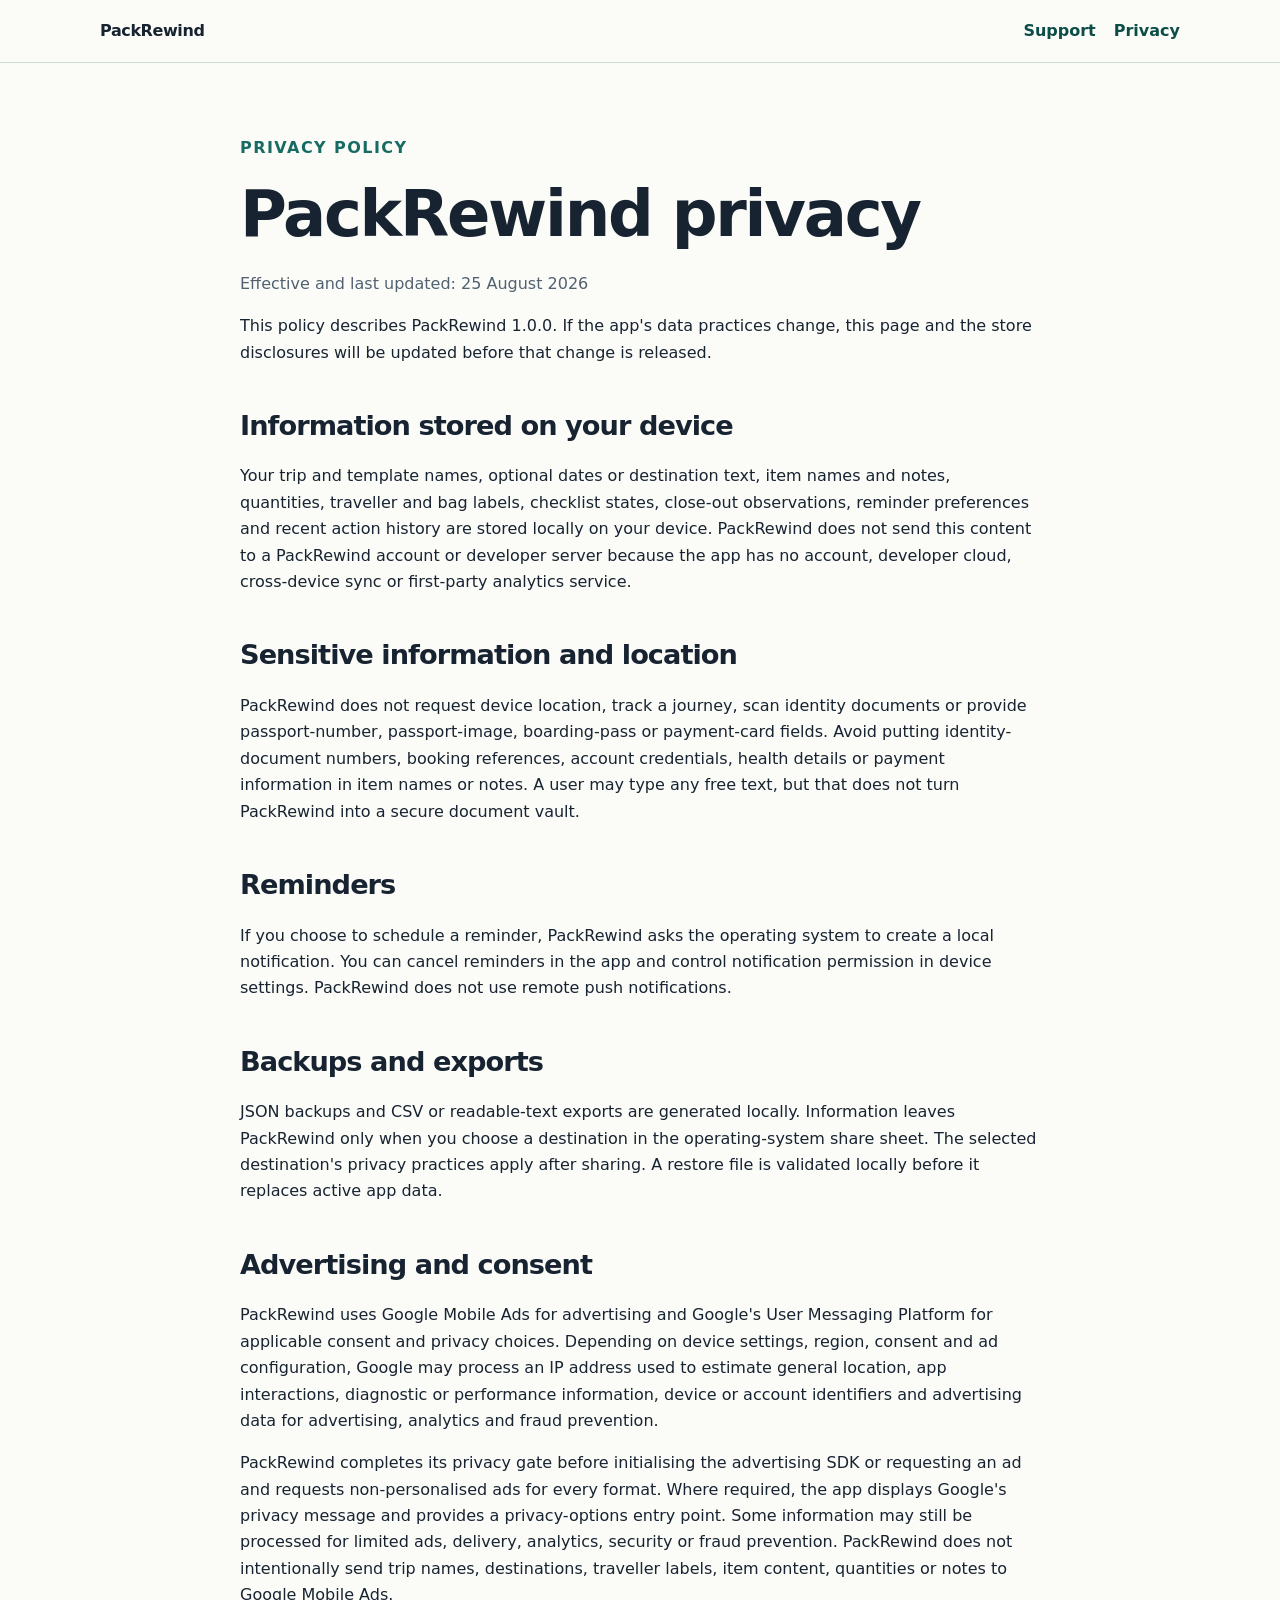
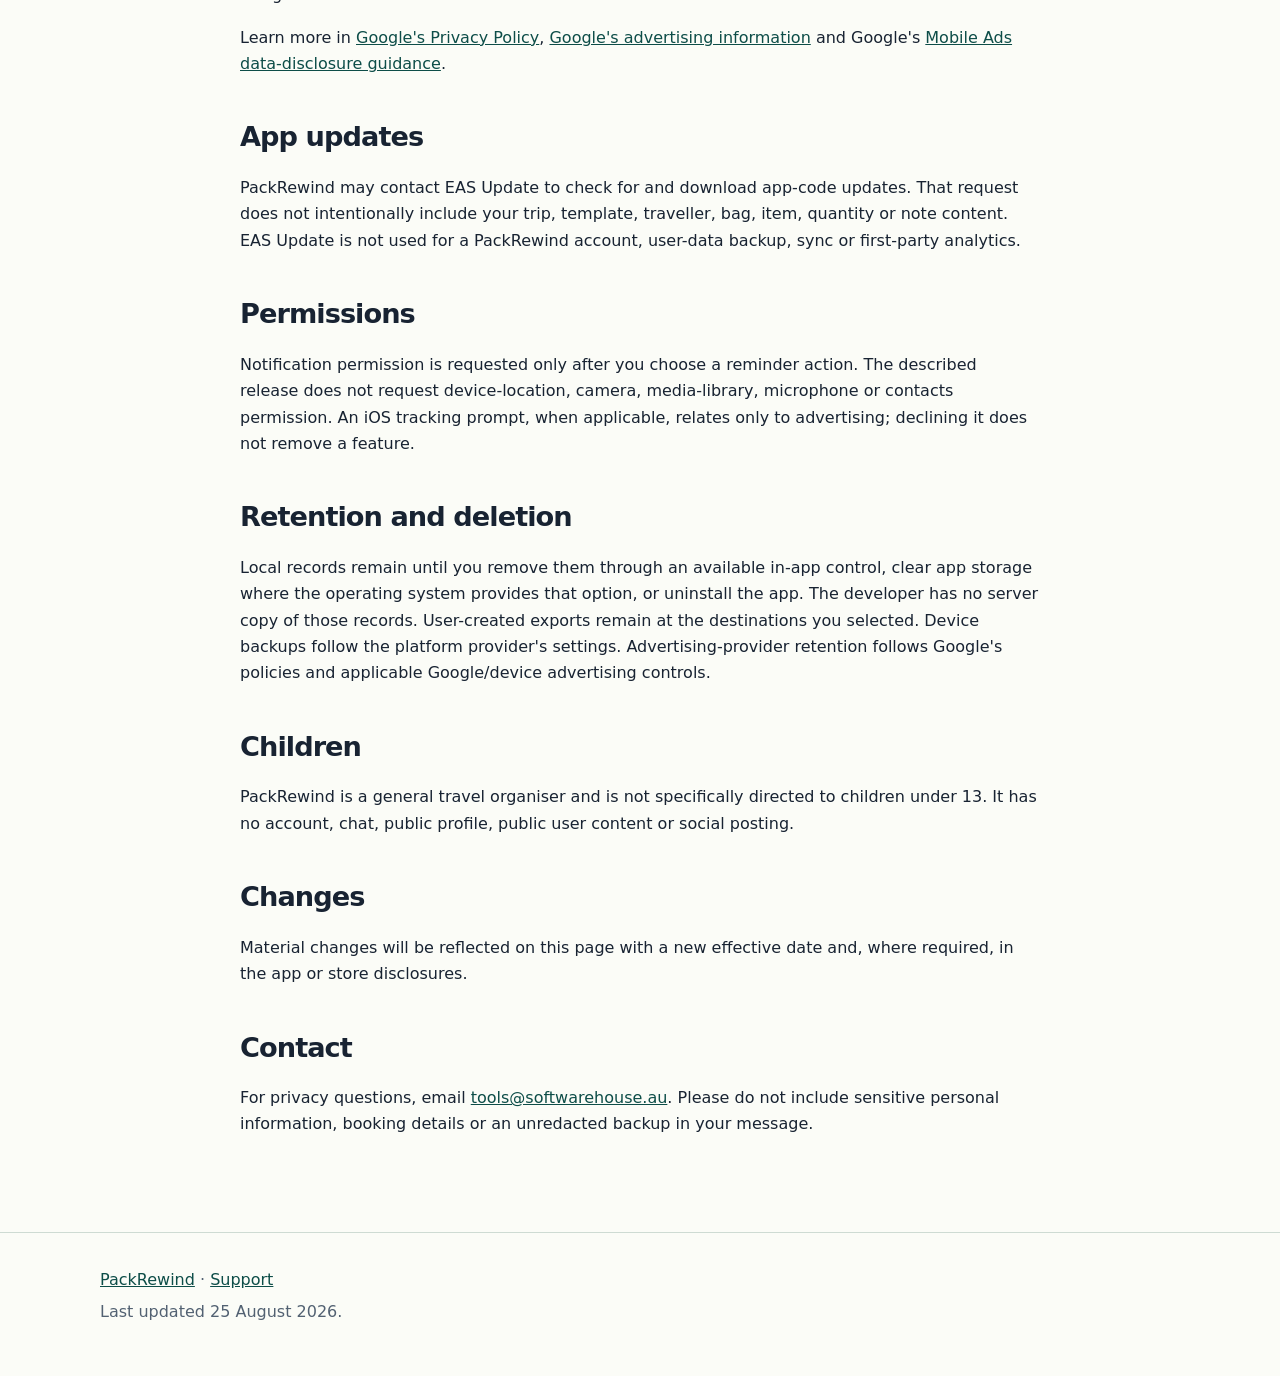
==== privacy.html @ 6239dcc0 "Publish PackRewind support and privacy pages" ====
<!doctype html>
<html lang="en-AU">
<head>
  <meta charset="utf-8">
  <meta name="viewport" content="width=device-width, initial-scale=1">
  <meta name="description" content="PackRewind Privacy Policy for local trip checklists, reminders, exports and Google-served advertising.">
  <link rel="canonical" href="https://sheharyarnextx.github.io/packrewind-support/privacy.html">
  <link rel="stylesheet" href="styles.css">
  <title>PackRewind Privacy Policy</title>
</head>
<body>
  <header><nav class="shell" aria-label="Primary"><a class="brand" href="./">PackRewind</a><div class="nav-links"><a href="support.html">Support</a><a href="privacy.html" aria-current="page">Privacy</a></div></nav></header>
  <main class="shell content">
    <p class="eyebrow">Privacy Policy</p>
    <h1>PackRewind privacy</h1>
    <p class="meta">Effective and last updated: 25 August 2026</p>
    <p>This policy describes PackRewind 1.0.0. If the app's data practices change, this page and the store disclosures will be updated before that change is released.</p>

    <h2>Information stored on your device</h2>
    <p>Your trip and template names, optional dates or destination text, item names and notes, quantities, traveller and bag labels, checklist states, close-out observations, reminder preferences and recent action history are stored locally on your device. PackRewind does not send this content to a PackRewind account or developer server because the app has no account, developer cloud, cross-device sync or first-party analytics service.</p>

    <h2>Sensitive information and location</h2>
    <p>PackRewind does not request device location, track a journey, scan identity documents or provide passport-number, passport-image, boarding-pass or payment-card fields. Avoid putting identity-document numbers, booking references, account credentials, health details or payment information in item names or notes. A user may type any free text, but that does not turn PackRewind into a secure document vault.</p>

    <h2>Reminders</h2>
    <p>If you choose to schedule a reminder, PackRewind asks the operating system to create a local notification. You can cancel reminders in the app and control notification permission in device settings. PackRewind does not use remote push notifications.</p>

    <h2>Backups and exports</h2>
    <p>JSON backups and CSV or readable-text exports are generated locally. Information leaves PackRewind only when you choose a destination in the operating-system share sheet. The selected destination's privacy practices apply after sharing. A restore file is validated locally before it replaces active app data.</p>

    <h2>Advertising and consent</h2>
    <p>PackRewind uses Google Mobile Ads for advertising and Google's User Messaging Platform for applicable consent and privacy choices. Depending on device settings, region, consent and ad configuration, Google may process an IP address used to estimate general location, app interactions, diagnostic or performance information, device or account identifiers and advertising data for advertising, analytics and fraud prevention.</p>
    <p>PackRewind completes its privacy gate before initialising the advertising SDK or requesting an ad and requests non-personalised ads for every format. Where required, the app displays Google's privacy message and provides a privacy-options entry point. Some information may still be processed for limited ads, delivery, analytics, security or fraud prevention. PackRewind does not intentionally send trip names, destinations, traveller labels, item content, quantities or notes to Google Mobile Ads.</p>
    <p>Learn more in <a href="https://policies.google.com/privacy">Google's Privacy Policy</a>, <a href="https://policies.google.com/technologies/ads">Google's advertising information</a> and Google's <a href="https://developers.google.com/admob/android/privacy/play-data-disclosure">Mobile Ads data-disclosure guidance</a>.</p>

    <h2>App updates</h2>
    <p>PackRewind may contact EAS Update to check for and download app-code updates. That request does not intentionally include your trip, template, traveller, bag, item, quantity or note content. EAS Update is not used for a PackRewind account, user-data backup, sync or first-party analytics.</p>

    <h2>Permissions</h2>
    <p>Notification permission is requested only after you choose a reminder action. The described release does not request device-location, camera, media-library, microphone or contacts permission. An iOS tracking prompt, when applicable, relates only to advertising; declining it does not remove a feature.</p>

    <h2>Retention and deletion</h2>
    <p>Local records remain until you remove them through an available in-app control, clear app storage where the operating system provides that option, or uninstall the app. The developer has no server copy of those records. User-created exports remain at the destinations you selected. Device backups follow the platform provider's settings. Advertising-provider retention follows Google's policies and applicable Google/device advertising controls.</p>

    <h2>Children</h2>
    <p>PackRewind is a general travel organiser and is not specifically directed to children under 13. It has no account, chat, public profile, public user content or social posting.</p>

    <h2>Changes</h2>
    <p>Material changes will be reflected on this page with a new effective date and, where required, in the app or store disclosures.</p>

    <h2>Contact</h2>
    <p>For privacy questions, email <a href="mailto:tools@softwarehouse.au">tools@softwarehouse.au</a>. Please do not include sensitive personal information, booking details or an unredacted backup in your message.</p>
  </main>
  <footer><div class="shell"><p><a href="./">PackRewind</a> · <a href="support.html">Support</a></p><p>Last updated 25 August 2026.</p></div></footer>
</body>
</html>
---- styles.css ----
:root {
  color-scheme: light;
  --ink: #182332;
  --muted: #526172;
  --paper: #fbfcf7;
  --wash: #e8f1e4;
  --brand: #176b63;
  --brand-dark: #0d4d48;
  --accent: #e08a3f;
  --line: #cedbd3;
  --radius: 22px;
}

* { box-sizing: border-box; }
html { scroll-behavior: smooth; }
body { margin: 0; color: var(--ink); background: var(--paper); font-family: ui-rounded, "SF Pro Rounded", "Avenir Next", system-ui, -apple-system, BlinkMacSystemFont, "Segoe UI", sans-serif; line-height: 1.65; }
a { color: var(--brand-dark); }
a:focus-visible, .button:focus-visible { outline: 3px solid var(--accent); outline-offset: 4px; }
.shell { width: min(1080px, calc(100% - 40px)); margin: 0 auto; }
header { border-bottom: 1px solid var(--line); background: rgba(251, 252, 247, .96); }
nav { display: flex; align-items: center; justify-content: space-between; gap: 24px; padding: 18px 0; }
.brand { color: var(--ink); font-weight: 850; text-decoration: none; letter-spacing: -.025em; }
.nav-links { display: flex; flex-wrap: wrap; gap: 18px; }
.nav-links a { font-weight: 750; text-decoration: none; }
.hero { padding: 84px 0 70px; background: radial-gradient(circle at 80% 22%, #f3c78e 0 11%, transparent 12%), linear-gradient(135deg, var(--wash), var(--paper) 66%); }
.hero-inner { display: grid; grid-template-columns: minmax(0, 1fr) 270px; align-items: center; gap: 54px; }
.eyebrow { color: var(--brand); font-weight: 850; letter-spacing: .09em; text-transform: uppercase; }
h1, h2, h3 { line-height: 1.14; letter-spacing: -.035em; }
h1 { max-width: 780px; margin: 12px 0 20px; font-size: clamp(2.7rem, 7vw, 5.3rem); }
h2 { margin-top: 0; font-size: clamp(1.9rem, 4vw, 3rem); }
.lead { max-width: 720px; color: var(--muted); font-size: 1.18rem; }
.button { display: inline-block; margin-top: 18px; padding: 13px 19px; border-radius: 999px; background: var(--brand); color: white; font-weight: 850; text-decoration: none; }
.case-mark { position: relative; justify-self: center; width: 185px; height: 220px; border: 3px solid var(--brand-dark); border-radius: 30px; background: linear-gradient(145deg, #fff, #d7e9df); box-shadow: 0 24px 65px rgba(13, 77, 72, .18); }
.case-mark::before { content: ""; position: absolute; top: -38px; left: 57px; width: 65px; height: 35px; border: 7px solid var(--brand-dark); border-bottom: 0; border-radius: 16px 16px 0 0; }
.case-mark span, .case-mark i { position: absolute; top: 0; bottom: 0; width: 9px; background: rgba(224, 138, 63, .58); }
.case-mark span { left: 35px; }
.case-mark i { right: 35px; }
main section { padding: 66px 0; }
.grid { display: grid; grid-template-columns: repeat(3, 1fr); gap: 20px; }
.card { padding: 25px; border: 1px solid var(--line); border-radius: var(--radius); background: white; box-shadow: 0 13px 38px rgba(24, 35, 50, .06); }
.card h3 { margin-top: 0; }
.card-number { color: var(--accent); font-weight: 850; letter-spacing: .12em; }
.quiet { background: #eef5ec; }
.split { display: grid; grid-template-columns: 1fr 1fr; gap: 44px; }
.notice { padding: 21px; border-left: 5px solid var(--accent); border-radius: 10px; background: #fff4e7; }
.content { max-width: 800px; padding: 56px 0 78px; }
.content h1 { font-size: clamp(2.4rem, 6vw, 4rem); }
.content h2 { margin-top: 44px; font-size: 1.7rem; }
.content h3 { margin-top: 28px; }
.meta { color: var(--muted); }
footer { padding: 28px 0 44px; border-top: 1px solid var(--line); color: var(--muted); }
footer p { margin: 6px 0; }
@media (max-width: 760px) { nav { align-items: flex-start; flex-direction: column; } .hero-inner, .grid, .split { grid-template-columns: 1fr; } .case-mark { display: none; } .hero { padding-top: 56px; } }
@media (prefers-reduced-motion: reduce) { html { scroll-behavior: auto; } }
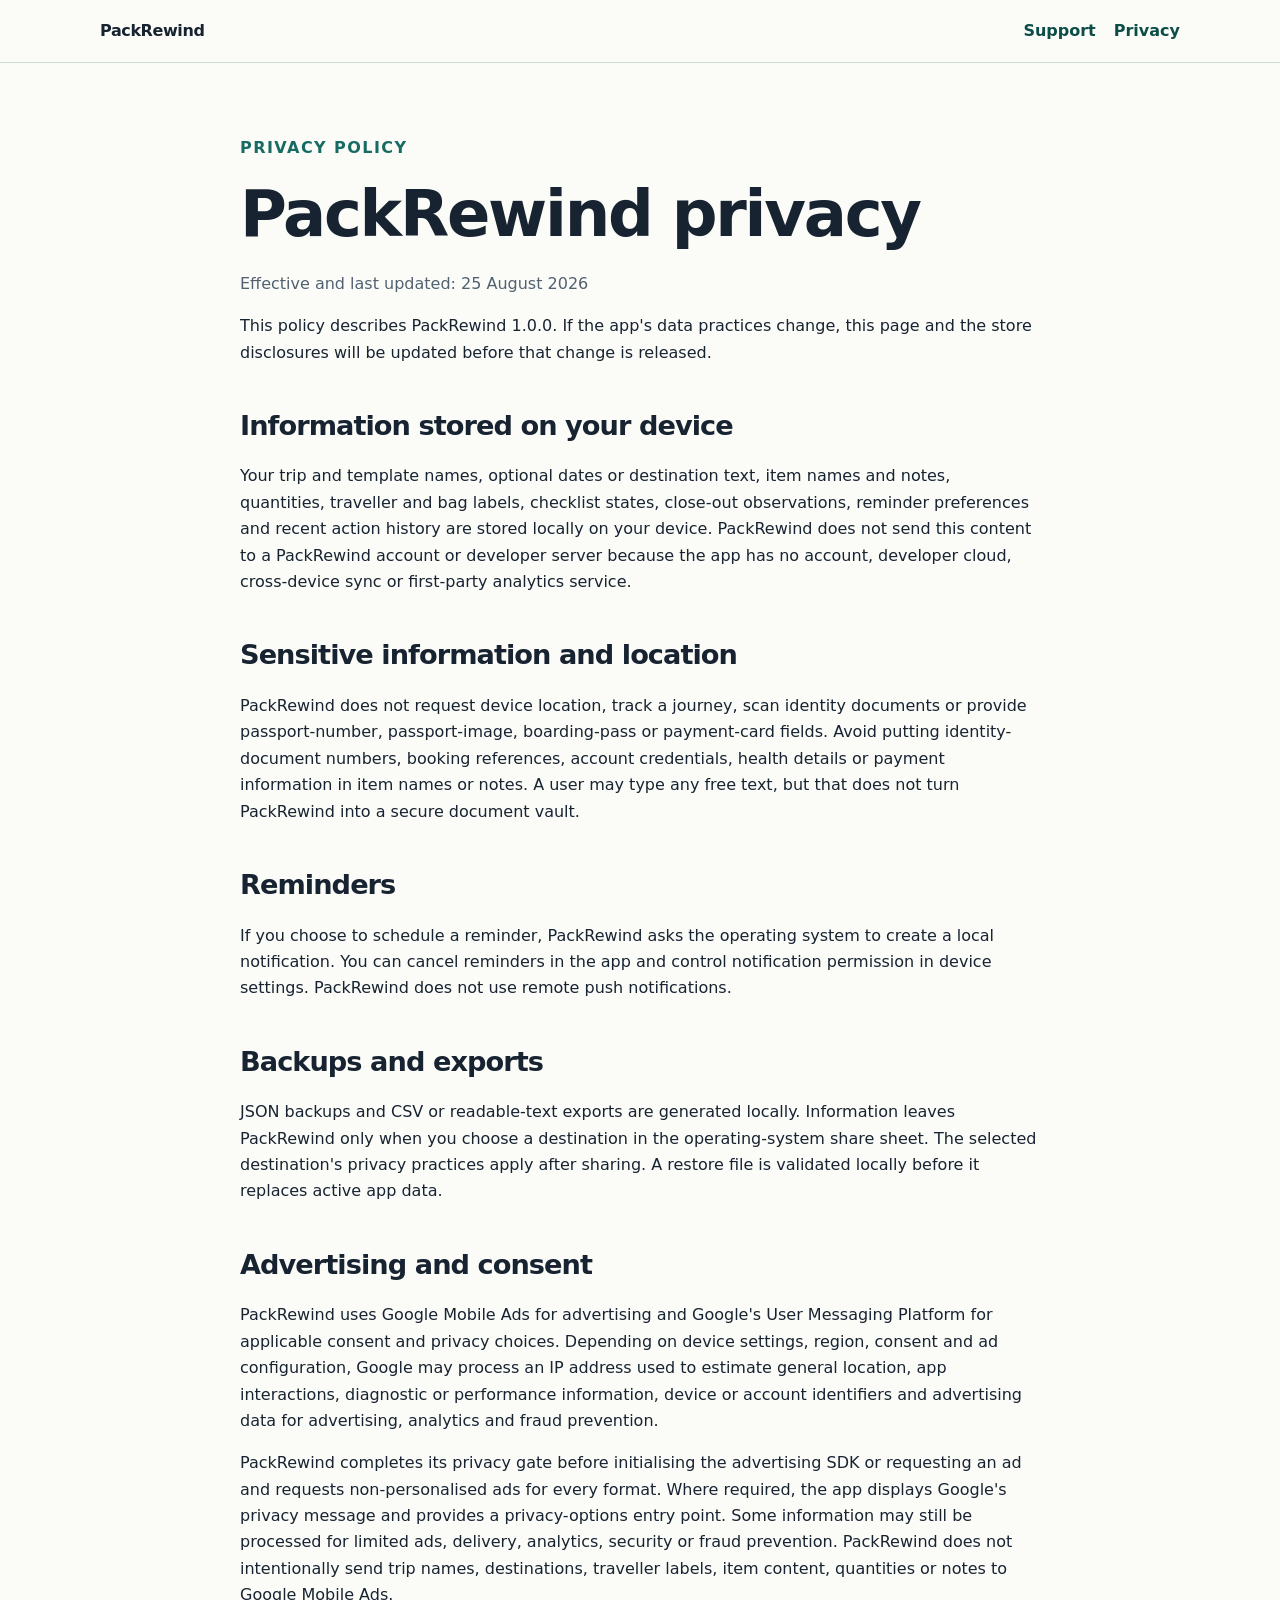
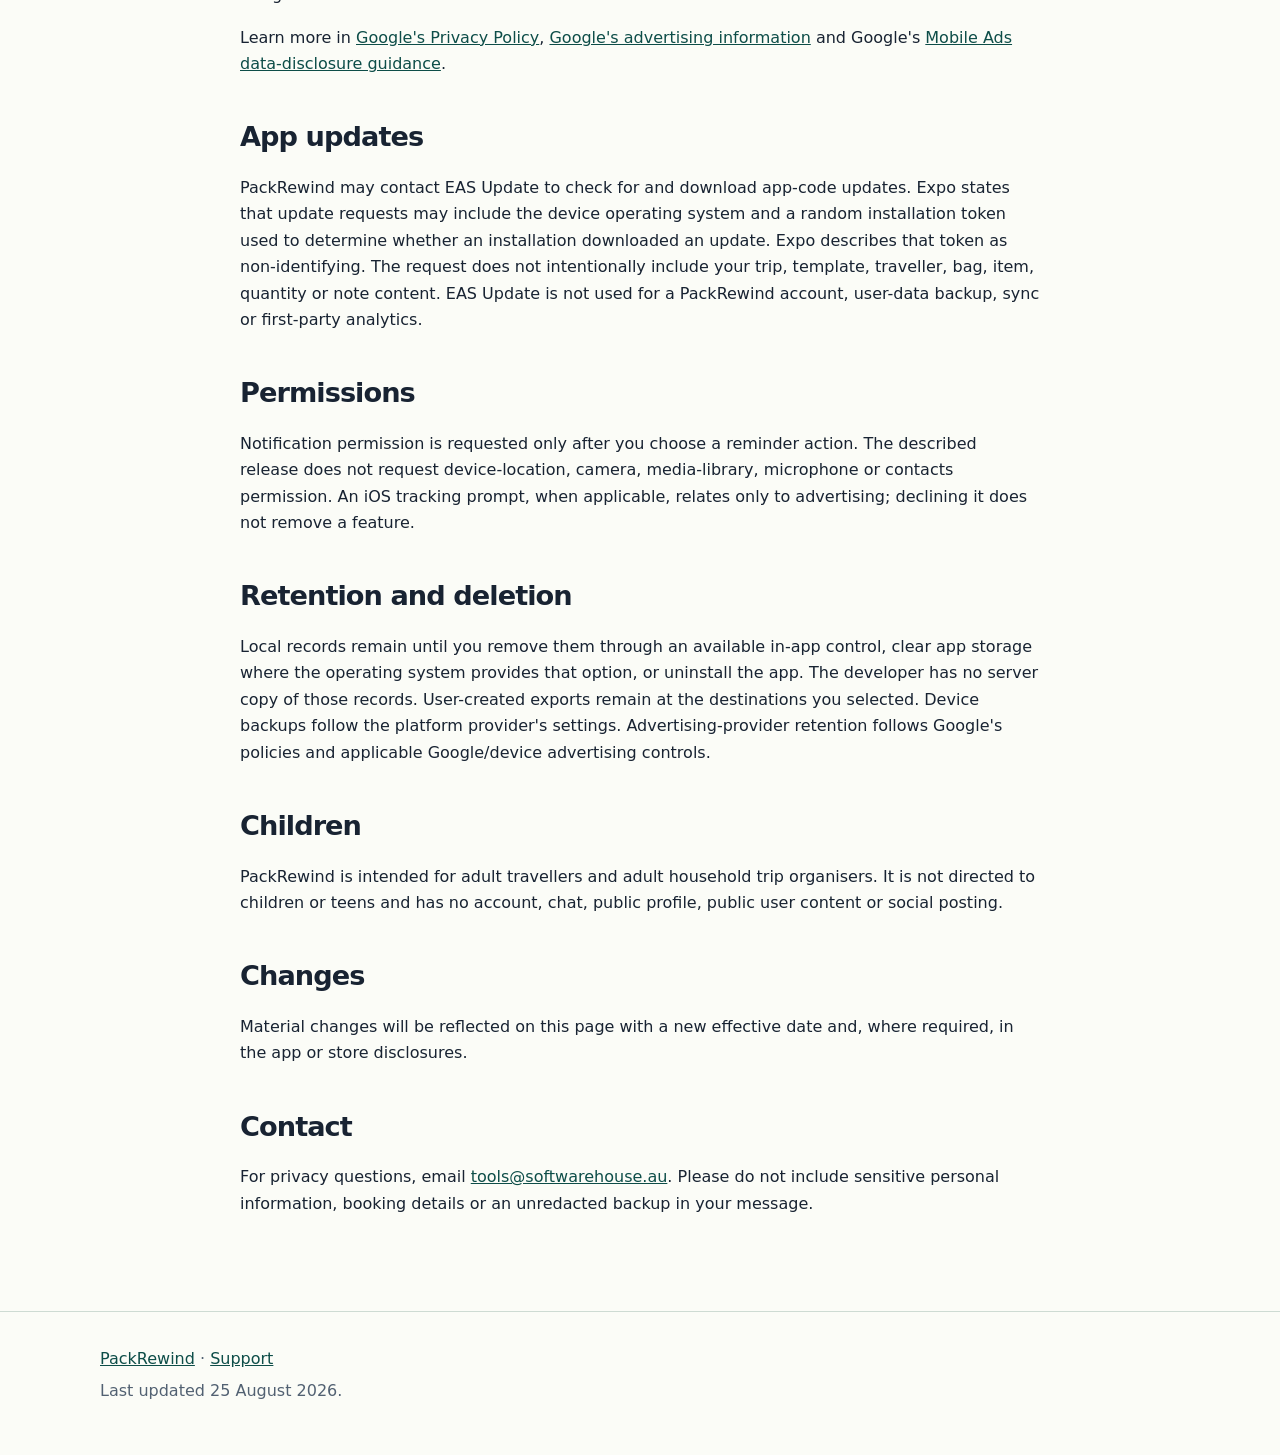
==== commit a0091c02: "Clarify EAS Update data and adult audience" ====
--- a/privacy.html
+++ b/privacy.html
@@ -34,7 +34,7 @@
     <p>Learn more in <a href="https://policies.google.com/privacy">Google's Privacy Policy</a>, <a href="https://policies.google.com/technologies/ads">Google's advertising information</a> and Google's <a href="https://developers.google.com/admob/android/privacy/play-data-disclosure">Mobile Ads data-disclosure guidance</a>.</p>
 
     <h2>App updates</h2>
-    <p>PackRewind may contact EAS Update to check for and download app-code updates. That request does not intentionally include your trip, template, traveller, bag, item, quantity or note content. EAS Update is not used for a PackRewind account, user-data backup, sync or first-party analytics.</p>
+    <p>PackRewind may contact EAS Update to check for and download app-code updates. Expo states that update requests may include the device operating system and a random installation token used to determine whether an installation downloaded an update. Expo describes that token as non-identifying. The request does not intentionally include your trip, template, traveller, bag, item, quantity or note content. EAS Update is not used for a PackRewind account, user-data backup, sync or first-party analytics.</p>
 
     <h2>Permissions</h2>
     <p>Notification permission is requested only after you choose a reminder action. The described release does not request device-location, camera, media-library, microphone or contacts permission. An iOS tracking prompt, when applicable, relates only to advertising; declining it does not remove a feature.</p>
@@ -43,7 +43,7 @@
     <p>Local records remain until you remove them through an available in-app control, clear app storage where the operating system provides that option, or uninstall the app. The developer has no server copy of those records. User-created exports remain at the destinations you selected. Device backups follow the platform provider's settings. Advertising-provider retention follows Google's policies and applicable Google/device advertising controls.</p>
 
     <h2>Children</h2>
-    <p>PackRewind is a general travel organiser and is not specifically directed to children under 13. It has no account, chat, public profile, public user content or social posting.</p>
+    <p>PackRewind is intended for adult travellers and adult household trip organisers. It is not directed to children or teens and has no account, chat, public profile, public user content or social posting.</p>
 
     <h2>Changes</h2>
     <p>Material changes will be reflected on this page with a new effective date and, where required, in the app or store disclosures.</p>
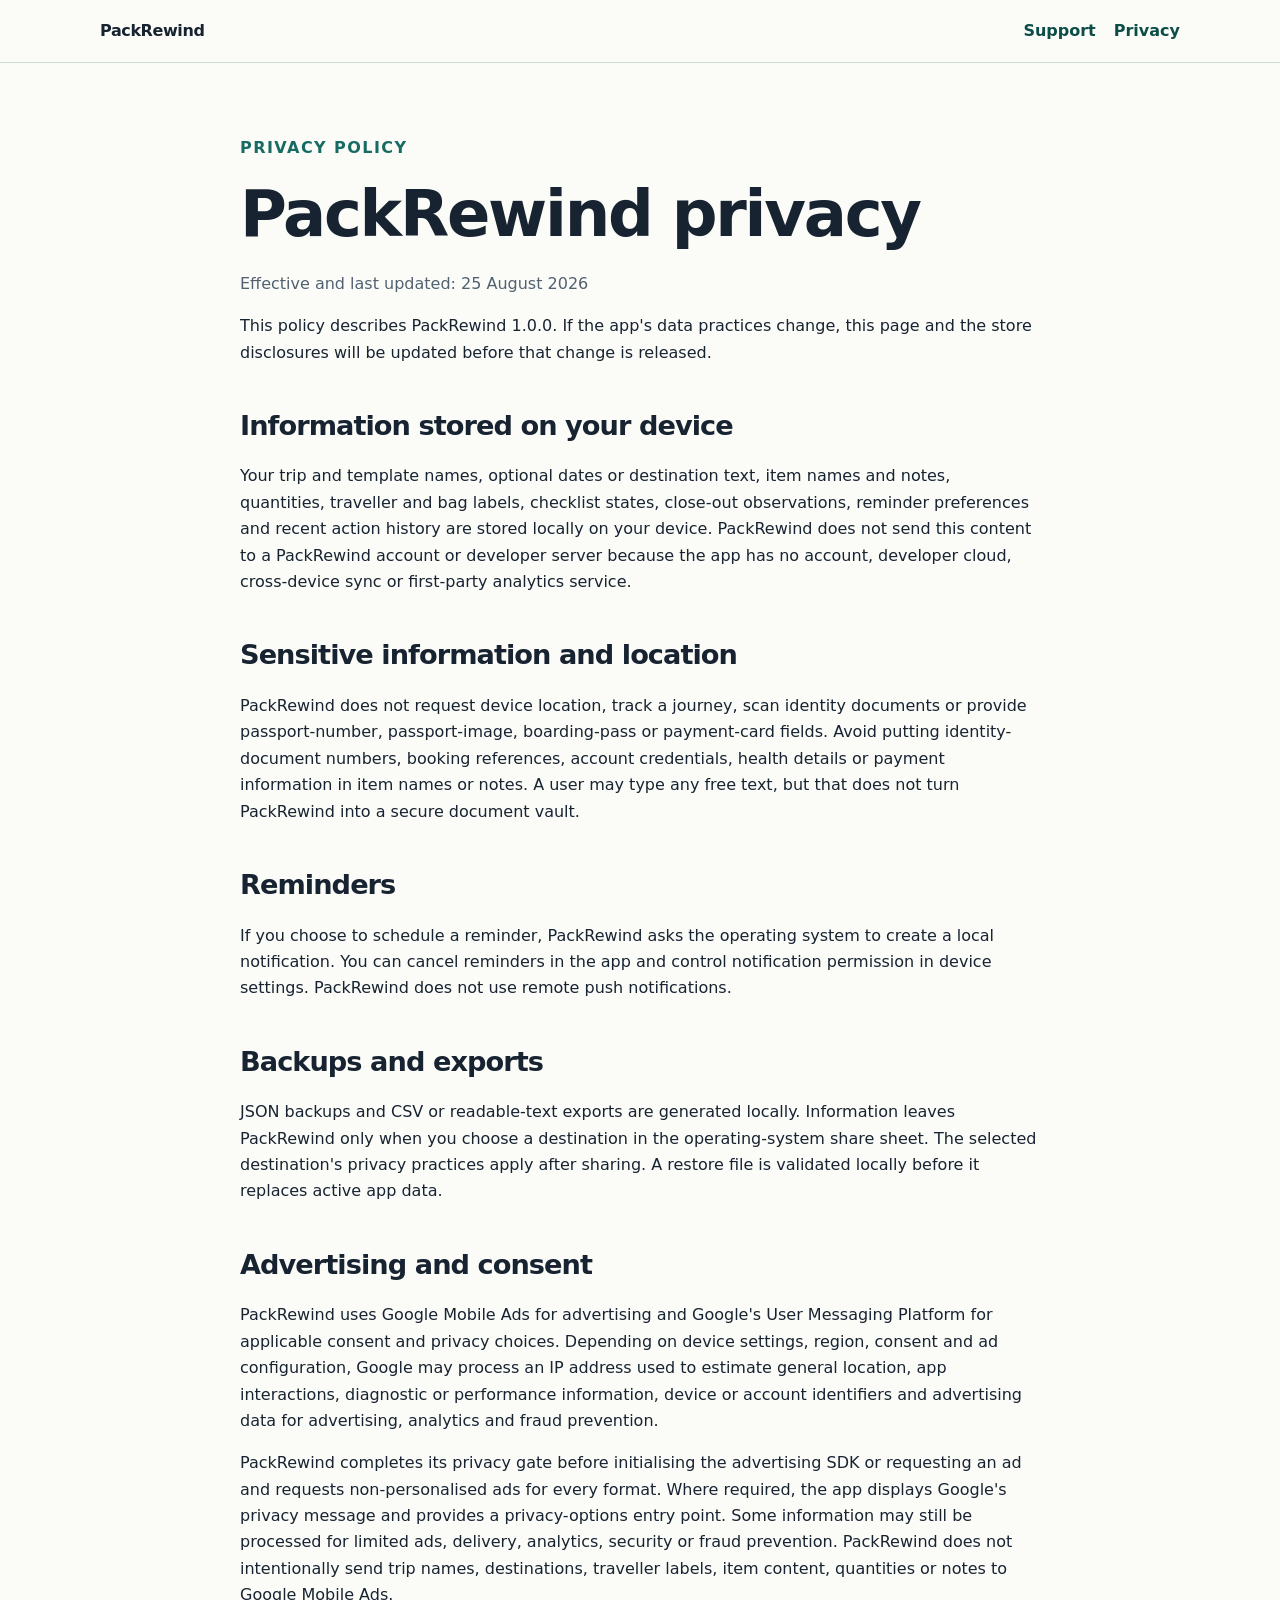
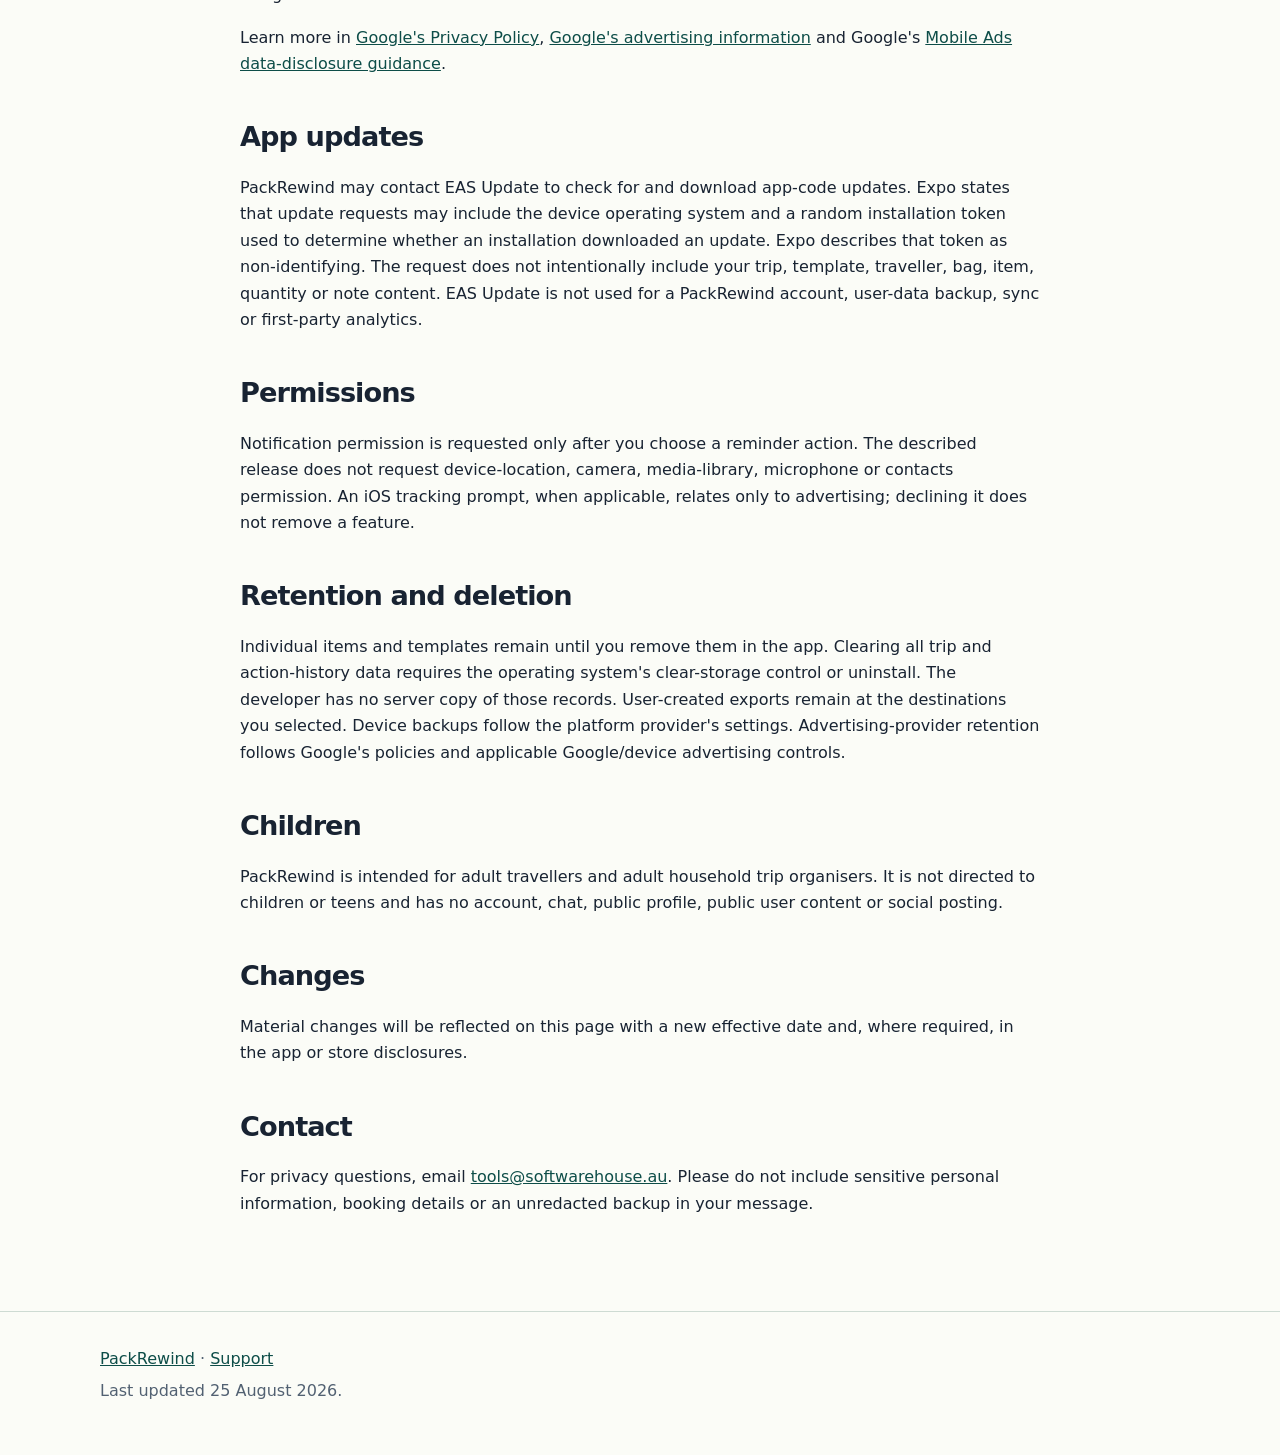
==== commit 524a7707: "Clarify local record deletion controls" ====
--- a/privacy.html
+++ b/privacy.html
@@ -40,7 +40,7 @@
     <p>Notification permission is requested only after you choose a reminder action. The described release does not request device-location, camera, media-library, microphone or contacts permission. An iOS tracking prompt, when applicable, relates only to advertising; declining it does not remove a feature.</p>
 
     <h2>Retention and deletion</h2>
-    <p>Local records remain until you remove them through an available in-app control, clear app storage where the operating system provides that option, or uninstall the app. The developer has no server copy of those records. User-created exports remain at the destinations you selected. Device backups follow the platform provider's settings. Advertising-provider retention follows Google's policies and applicable Google/device advertising controls.</p>
+    <p>Individual items and templates remain until you remove them in the app. Clearing all trip and action-history data requires the operating system's clear-storage control or uninstall. The developer has no server copy of those records. User-created exports remain at the destinations you selected. Device backups follow the platform provider's settings. Advertising-provider retention follows Google's policies and applicable Google/device advertising controls.</p>
 
     <h2>Children</h2>
     <p>PackRewind is intended for adult travellers and adult household trip organisers. It is not directed to children or teens and has no account, chat, public profile, public user content or social posting.</p>
